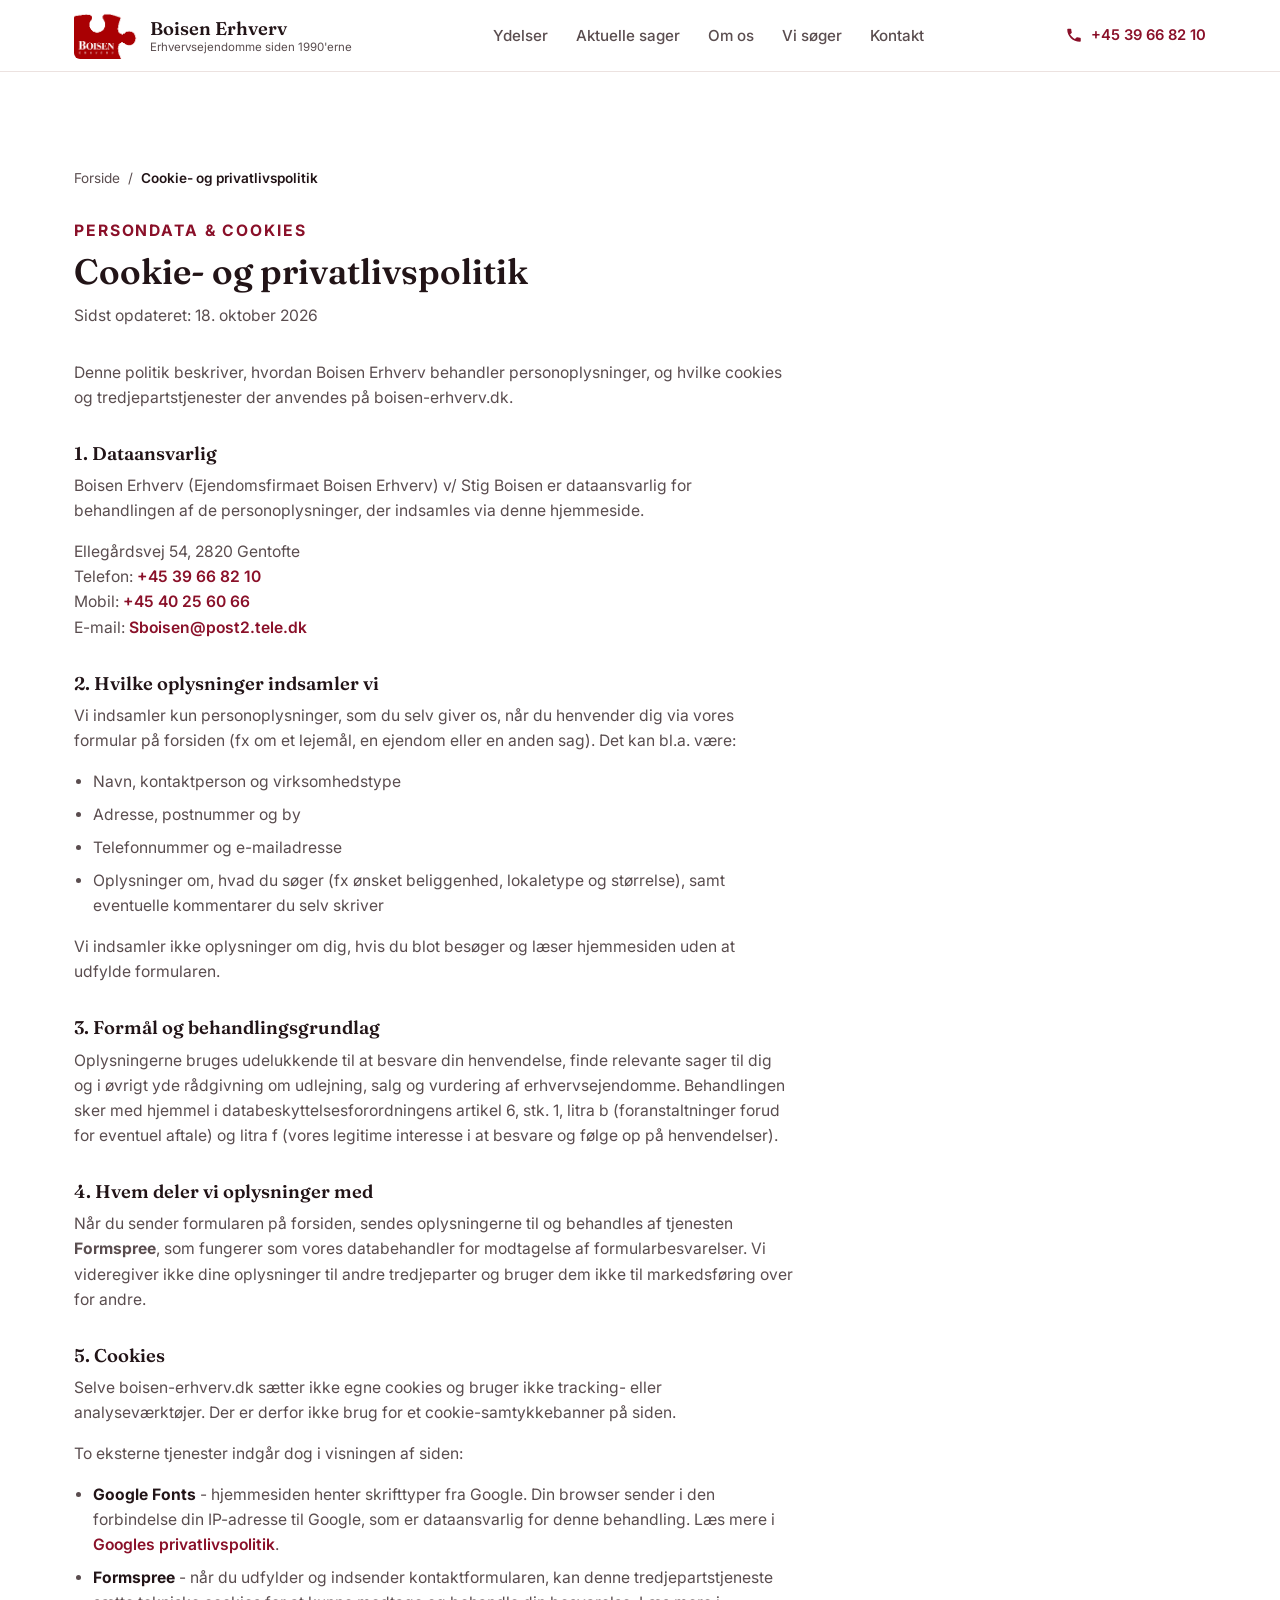
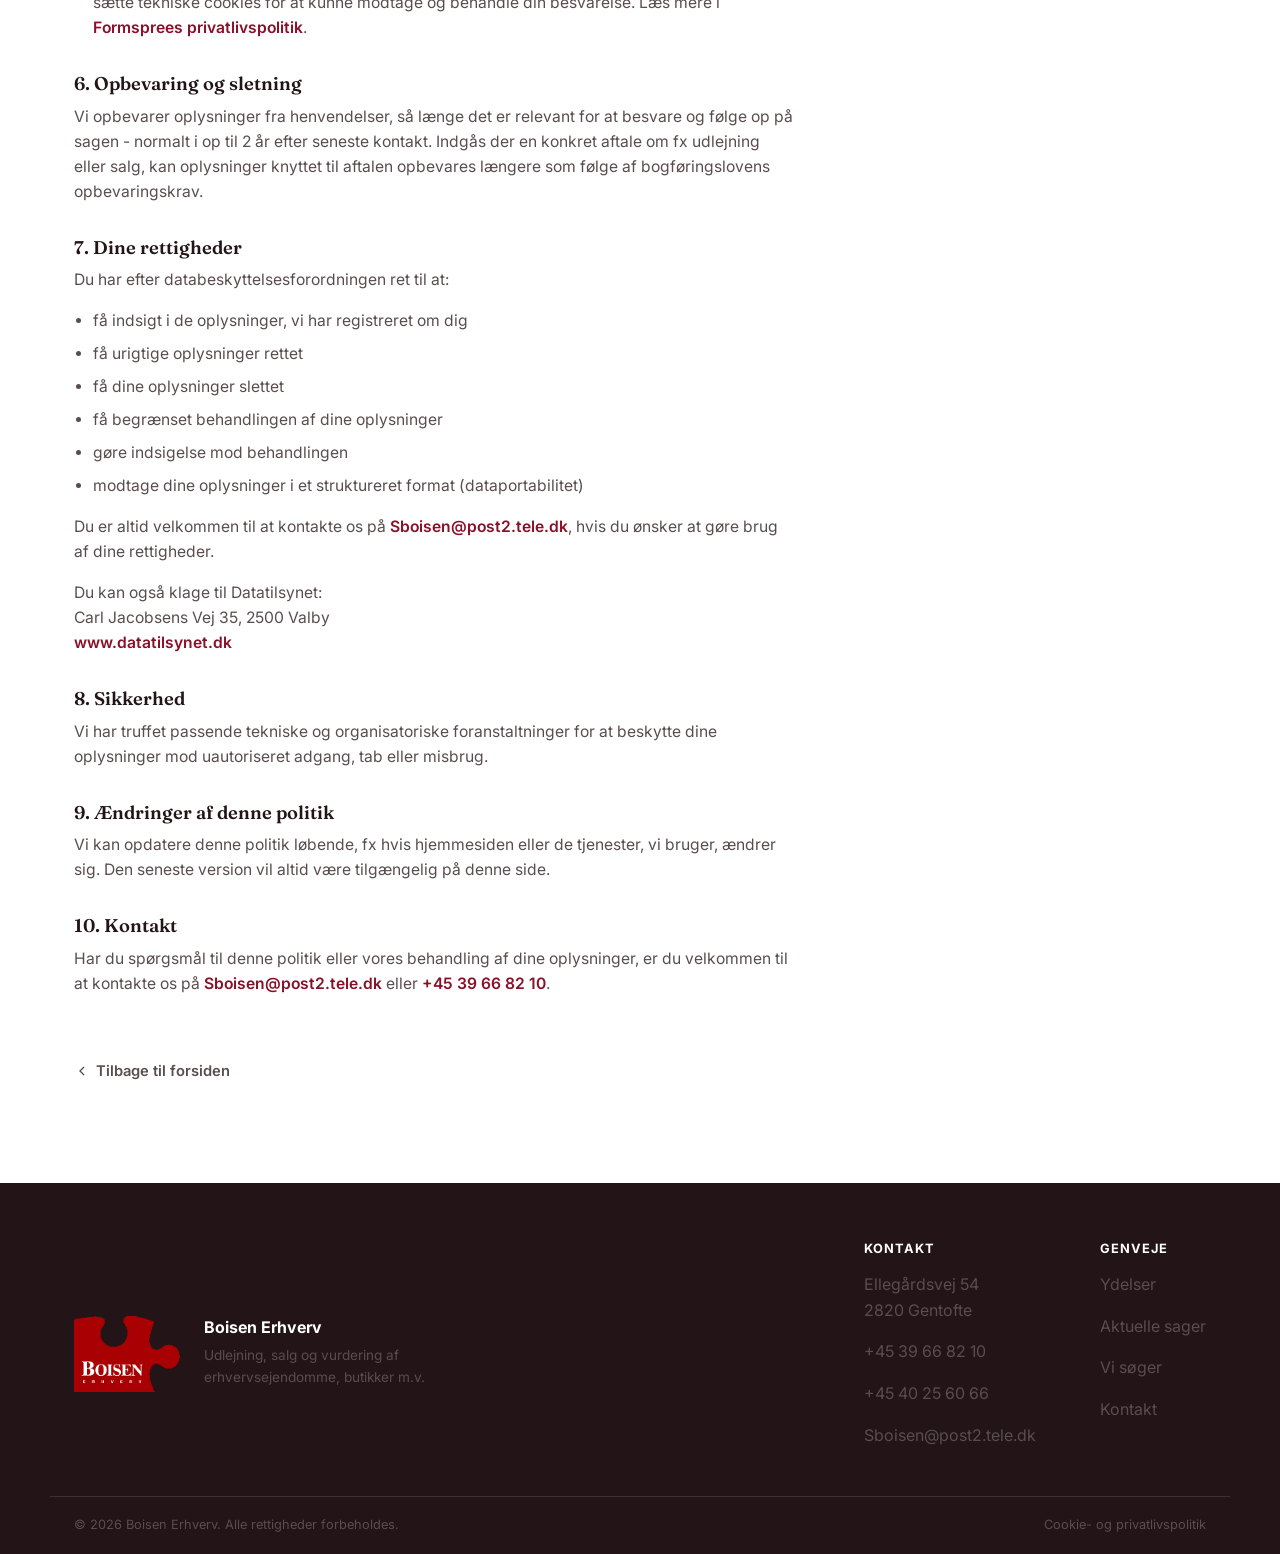
==== privatlivspolitik/index.html @ 933811ee "Give case pages and privacy policy clean URLs (no .html) Moved each sager/*.html page into its own f" ====
<!doctype html>
<html lang="da">
<head>
<meta charset="UTF-8">
<meta name="viewport" content="width=device-width, initial-scale=1">
<title>Cookie- og privatlivspolitik - Boisen Erhverv</title>
<meta name="description" content="Læs hvordan Boisen Erhverv behandler personoplysninger og bruger cookies på boisen-erhverv.dk.">
<meta name="robots" content="index, follow">
<link rel="canonical" href="https://boisen-erhverv.dk/privatlivspolitik/">
<meta property="og:title" content="Cookie- og privatlivspolitik - Boisen Erhverv">
<meta property="og:description" content="Læs hvordan Boisen Erhverv behandler personoplysninger og bruger cookies på boisen-erhverv.dk.">
<meta property="og:url" content="https://boisen-erhverv.dk/privatlivspolitik/">
<meta property="og:type" content="website">
<meta property="og:locale" content="da_DK">
<link rel="icon" type="image/png" href="/images/logo.png">
<link rel="preconnect" href="https://fonts.googleapis.com">
<link rel="preconnect" href="https://fonts.gstatic.com" crossorigin>
<link href="https://fonts.googleapis.com/css2?family=Inter:wght@400;500;600;700;800&family=Fraunces:opsz,wght@9..144,500;9..144,600&display=swap" rel="stylesheet">
<link rel="stylesheet" href="/css/styles.css">
</head>
<body>

<a class="skip-link" href="#main">Spring til indhold</a>

<header class="site-header" id="top">
  <div class="wrap header-inner">
    <a class="brand" href="/" aria-label="Boisen Erhverv - forside">
      <img src="/images/logo.png" alt="Boisen Erhverv" width="64" height="47" class="brand-mark">
      <span class="brand-text">
        <span class="brand-name">Boisen Erhverv</span>
        <span class="brand-tag">Erhvervsejendomme siden 1990'erne</span>
      </span>
    </a>

    <nav class="main-nav" id="main-nav" aria-label="Hovedmenu">
      <ul>
        <li><a href="/#ydelser">Ydelser</a></li>
        <li><a href="/#sager">Aktuelle sager</a></li>
        <li><a href="/#om-os">Om os</a></li>
        <li><a href="/#soeges">Vi søger</a></li>
        <li><a href="/#kontakt">Kontakt</a></li>
      </ul>
    </nav>

    <div class="header-actions">
      <a class="tel-link" href="tel:+4539668210">
        <svg viewBox="0 0 24 24" aria-hidden="true" class="icon"><path d="M6.6 10.8c1.4 2.8 3.8 5.1 6.6 6.6l2.2-2.2c.3-.3.7-.4 1-.2 1.1.4 2.3.6 3.6.6.6 0 1 .4 1 1V20c0 .6-.4 1-1 1C10.4 21 3 13.6 3 4.6c0-.6.4-1 1-1h3.4c.6 0 1 .4 1 1 0 1.3.2 2.5.6 3.6.1.4 0 .8-.2 1l-2.2 2.2z"/></svg>
        <span>+45 39 66 82 10</span>
      </a>
      <button class="nav-toggle" id="nav-toggle" aria-expanded="false" aria-controls="main-nav" aria-label="Åbn menu">
        <span></span><span></span><span></span>
      </button>
    </div>
  </div>
</header>

<main id="main">
  <section class="section legal">
    <div class="wrap">
      <nav class="breadcrumb" aria-label="Brødkrumme">
        <a href="/">Forside</a>
        <span aria-hidden="true">/</span>
        <span aria-current="page">Cookie- og privatlivspolitik</span>
      </nav>

      <div class="legal-page">
        <p class="eyebrow">Persondata &amp; cookies</p>
        <h1>Cookie- og privatlivspolitik</h1>
        <p class="legal-updated">Sidst opdateret: 18. oktober 2026</p>

        <p>Denne politik beskriver, hvordan Boisen Erhverv behandler personoplysninger, og hvilke cookies og tredjepartstjenester der anvendes på boisen-erhverv.dk.</p>

        <h2>1. Dataansvarlig</h2>
        <p>Boisen Erhverv (Ejendomsfirmaet Boisen Erhverv) v/ Stig Boisen er dataansvarlig for behandlingen af de personoplysninger, der indsamles via denne hjemmeside.</p>
        <p>
          Ellegårdsvej 54, 2820 Gentofte<br>
          Telefon: <a href="tel:+4539668210">+45 39 66 82 10</a><br>
          Mobil: <a href="tel:+4540256066">+45 40 25 60 66</a><br>
          E-mail: <a href="mailto:Sboisen@post2.tele.dk">Sboisen@post2.tele.dk</a>
        </p>

        <h2>2. Hvilke oplysninger indsamler vi</h2>
        <p>Vi indsamler kun personoplysninger, som du selv giver os, når du henvender dig via vores formular på forsiden (fx om et lejemål, en ejendom eller en anden sag). Det kan bl.a. være:</p>
        <ul>
          <li>Navn, kontaktperson og virksomhedstype</li>
          <li>Adresse, postnummer og by</li>
          <li>Telefonnummer og e-mailadresse</li>
          <li>Oplysninger om, hvad du søger (fx ønsket beliggenhed, lokaletype og størrelse), samt eventuelle kommentarer du selv skriver</li>
        </ul>
        <p>Vi indsamler ikke oplysninger om dig, hvis du blot besøger og læser hjemmesiden uden at udfylde formularen.</p>

        <h2>3. Formål og behandlingsgrundlag</h2>
        <p>Oplysningerne bruges udelukkende til at besvare din henvendelse, finde relevante sager til dig og i øvrigt yde rådgivning om udlejning, salg og vurdering af erhvervsejendomme. Behandlingen sker med hjemmel i databeskyttelsesforordningens artikel 6, stk. 1, litra b (foranstaltninger forud for eventuel aftale) og litra f (vores legitime interesse i at besvare og følge op på henvendelser).</p>

        <h2>4. Hvem deler vi oplysninger med</h2>
        <p>Når du sender formularen på forsiden, sendes oplysningerne til og behandles af tjenesten <strong>Formspree</strong>, som fungerer som vores databehandler for modtagelse af formularbesvarelser. Vi videregiver ikke dine oplysninger til andre tredjeparter og bruger dem ikke til markedsføring over for andre.</p>

        <h2>5. Cookies</h2>
        <p>Selve boisen-erhverv.dk sætter ikke egne cookies og bruger ikke tracking- eller analyseværktøjer. Der er derfor ikke brug for et cookie-samtykkebanner på siden.</p>
        <p>To eksterne tjenester indgår dog i visningen af siden:</p>
        <ul>
          <li><strong>Google Fonts</strong> - hjemmesiden henter skrifttyper fra Google. Din browser sender i den forbindelse din IP-adresse til Google, som er dataansvarlig for denne behandling. Læs mere i <a href="https://policies.google.com/privacy" target="_blank" rel="noopener">Googles privatlivspolitik</a>.</li>
          <li><strong>Formspree</strong> - når du udfylder og indsender kontaktformularen, kan denne tredjepartstjeneste sætte tekniske cookies for at kunne modtage og behandle din besvarelse. Læs mere i <a href="https://formspree.io/legal/privacy-policy/" target="_blank" rel="noopener">Formsprees privatlivspolitik</a>.</li>
        </ul>

        <h2>6. Opbevaring og sletning</h2>
        <p>Vi opbevarer oplysninger fra henvendelser, så længe det er relevant for at besvare og følge op på sagen - normalt i op til 2 år efter seneste kontakt. Indgås der en konkret aftale om fx udlejning eller salg, kan oplysninger knyttet til aftalen opbevares længere som følge af bogføringslovens opbevaringskrav.</p>

        <h2>7. Dine rettigheder</h2>
        <p>Du har efter databeskyttelsesforordningen ret til at:</p>
        <ul>
          <li>få indsigt i de oplysninger, vi har registreret om dig</li>
          <li>få urigtige oplysninger rettet</li>
          <li>få dine oplysninger slettet</li>
          <li>få begrænset behandlingen af dine oplysninger</li>
          <li>gøre indsigelse mod behandlingen</li>
          <li>modtage dine oplysninger i et struktureret format (dataportabilitet)</li>
        </ul>
        <p>Du er altid velkommen til at kontakte os på <a href="mailto:Sboisen@post2.tele.dk">Sboisen@post2.tele.dk</a>, hvis du ønsker at gøre brug af dine rettigheder.</p>
        <p>Du kan også klage til Datatilsynet:<br>
          Carl Jacobsens Vej 35, 2500 Valby<br>
          <a href="https://www.datatilsynet.dk" target="_blank" rel="noopener">www.datatilsynet.dk</a></p>

        <h2>8. Sikkerhed</h2>
        <p>Vi har truffet passende tekniske og organisatoriske foranstaltninger for at beskytte dine oplysninger mod uautoriseret adgang, tab eller misbrug.</p>

        <h2>9. Ændringer af denne politik</h2>
        <p>Vi kan opdatere denne politik løbende, fx hvis hjemmesiden eller de tjenester, vi bruger, ændrer sig. Den seneste version vil altid være tilgængelig på denne side.</p>

        <h2>10. Kontakt</h2>
        <p>Har du spørgsmål til denne politik eller vores behandling af dine oplysninger, er du velkommen til at kontakte os på <a href="mailto:Sboisen@post2.tele.dk">Sboisen@post2.tele.dk</a> eller <a href="tel:+4539668210">+45 39 66 82 10</a>.</p>
      </div>

      <a class="back-link" href="/">
        <svg viewBox="0 0 24 24" width="16" height="16" fill="none" stroke="currentColor" stroke-width="2"><path d="M15 18l-6-6 6-6"/></svg>
        Tilbage til forsiden
      </a>
    </div>
  </section>
</main>

<footer class="site-footer">
  <div class="wrap footer-inner">
    <div class="footer-brand">
      <img src="/images/logo.png" alt="Boisen Erhverv" width="110" height="80">
      <div>
        <p class="footer-name">Boisen Erhverv</p>
        <p class="footer-tag">Udlejning, salg og vurdering af erhvervsejendomme, butikker m.v.</p>
      </div>
    </div>
    <div class="footer-cols">
      <div>
        <p class="footer-heading">Kontakt</p>
        <p>Ellegårdsvej 54<br>2820 Gentofte</p>
        <p><a href="tel:+4539668210">+45 39 66 82 10</a></p>
        <p><a href="tel:+4540256066">+45 40 25 60 66</a></p>
        <p><a href="mailto:Sboisen@post2.tele.dk">Sboisen@post2.tele.dk</a></p>
      </div>
      <div>
        <p class="footer-heading">Genveje</p>
        <p><a href="/#ydelser">Ydelser</a></p>
        <p><a href="/#sager">Aktuelle sager</a></p>
        <p><a href="/#soeges">Vi søger</a></p>
        <p><a href="/#kontakt">Kontakt</a></p>
      </div>
    </div>
  </div>
  <div class="wrap footer-bottom">
    <p>© <span id="year"></span> Boisen Erhverv. Alle rettigheder forbeholdes.</p>
    <p><a href="privatlivspolitik/">Cookie- og privatlivspolitik</a></p>
  </div>
</footer>

<script src="/js/main.js"></script>
</body>
</html>
---- css/styles.css ----
/* ---------- Design tokens ---------- */
:root{
  --brand: #8a1029;
  --brand-dark: #5c0b1c;
  --brand-light: #b91c3c;
  --brand-tint: #fbeef0;

  --ink: #221417;
  --ink-soft: #5a4d4f;
  --paper: #ffffff;
  --paper-alt: #faf6f4;
  --line: #ece2e0;

  --radius: 14px;
  --radius-lg: 22px;
  --shadow: 0 10px 30px -12px rgba(34, 20, 23, 0.18);
  --shadow-sm: 0 4px 14px -6px rgba(34, 20, 23, 0.14);

  --font-body: "Inter", system-ui, -apple-system, "Segoe UI", sans-serif;
  --font-display: "Fraunces", Georgia, serif;

  --container: 1180px;
}

@media (prefers-color-scheme: dark){
  :root:not([data-theme="light"]){
    --ink: #f4ecee;
    --ink-soft: #cdb9bd;
    --paper: #1b1315;
    --paper-alt: #221819;
    --line: #382b2e;
    --brand-tint: #33161d;
  }
}

*, *::before, *::after{ box-sizing: border-box; }
html{ scroll-behavior: smooth; }
body{
  margin: 0;
  font-family: var(--font-body);
  color: var(--ink);
  background: var(--paper);
  -webkit-font-smoothing: antialiased;
  line-height: 1.6;
}
img{ max-width: 100%; display: block; }
a{ color: inherit; }
ul{ margin: 0; padding: 0; list-style: none; }
h1,h2,h3{ font-family: var(--font-display); font-weight: 600; line-height: 1.15; margin: 0 0 .5em; }
p{ margin: 0 0 1em; color: var(--ink-soft); }
.icon{ width: 18px; height: 18px; fill: currentColor; }

.wrap{
  max-width: var(--container);
  margin-inline: auto;
  padding-inline: 24px;
}

.skip-link{
  position: absolute;
  left: -999px;
  top: 0;
  background: var(--brand);
  color: #fff;
  padding: 10px 16px;
  border-radius: 0 0 8px 0;
  z-index: 200;
}
.skip-link:focus{ left: 0; }

.eyebrow{
  text-transform: uppercase;
  letter-spacing: .12em;
  font-size: .78rem;
  font-weight: 700;
  color: var(--brand);
  margin: 0 0 .6em;
}

.btn{
  display: inline-flex;
  align-items: center;
  justify-content: center;
  gap: 8px;
  padding: 13px 24px;
  border-radius: 999px;
  font-weight: 600;
  font-size: .95rem;
  text-decoration: none;
  border: 1.5px solid transparent;
  cursor: pointer;
  transition: transform .15s ease, box-shadow .15s ease, background .15s ease, color .15s ease;
}
.btn-primary{
  background: var(--brand);
  color: #fff;
  box-shadow: var(--shadow-sm);
}
.btn-primary:hover{ background: var(--brand-dark); transform: translateY(-1px); }
.btn-ghost{
  background: rgba(255,255,255,.08);
  color: #fff;
  border-color: rgba(255,255,255,.55);
  backdrop-filter: blur(4px);
}
.btn-ghost:hover{ background: rgba(255,255,255,.18); }
.btn-wide{ width: 100%; margin-top: 8px; }

/* ---------- Header ---------- */
.site-header{
  position: sticky;
  top: 0;
  z-index: 100;
  background: color-mix(in srgb, var(--paper) 88%, transparent);
  backdrop-filter: blur(10px);
  border-bottom: 1px solid var(--line);
}
.header-inner{
  display: flex;
  align-items: center;
  justify-content: space-between;
  gap: 24px;
  padding-block: 12px;
}
.brand{
  display: flex;
  align-items: center;
  gap: 12px;
  text-decoration: none;
  color: var(--ink);
}
.brand-mark{ border-radius: 6px; }
.brand-text{ display: flex; flex-direction: column; line-height: 1.25; }
.brand-name{ font-family: var(--font-display); font-weight: 600; font-size: 1.15rem; }
.brand-tag{ font-size: .72rem; color: var(--ink-soft); }

.main-nav ul{ display: flex; gap: 28px; }
.main-nav a{
  text-decoration: none;
  font-weight: 500;
  font-size: .95rem;
  color: var(--ink-soft);
  transition: color .15s ease;
}
.main-nav a:hover{ color: var(--brand); }

.header-actions{ display: flex; align-items: center; gap: 18px; }
.tel-link{
  display: flex;
  align-items: center;
  gap: 8px;
  text-decoration: none;
  font-weight: 600;
  font-size: .92rem;
  color: var(--brand);
  white-space: nowrap;
}

.nav-toggle{
  display: none;
  flex-direction: column;
  justify-content: center;
  gap: 5px;
  width: 40px;
  height: 40px;
  border: 1px solid var(--line);
  border-radius: 8px;
  background: var(--paper);
  cursor: pointer;
}
.nav-toggle span{
  display: block;
  width: 18px;
  height: 2px;
  background: var(--ink);
  margin-inline: auto;
  transition: transform .2s ease, opacity .2s ease;
}
.nav-toggle[aria-expanded="true"] span:nth-child(1){ transform: translateY(7px) rotate(45deg); }
.nav-toggle[aria-expanded="true"] span:nth-child(2){ opacity: 0; }
.nav-toggle[aria-expanded="true"] span:nth-child(3){ transform: translateY(-7px) rotate(-45deg); }

/* ---------- Hero ---------- */
.hero{
  position: relative;
  isolation: isolate;
  min-height: 640px;
  display: flex;
  align-items: center;
  overflow: hidden;
  color: #fff;
}
.hero-media{
  position: absolute;
  inset: 0;
  background-image: url("../images/hero-copenhagen.jpg");
  background-size: cover;
  background-position: 30% 40%;
  z-index: -2;
  transform: scale(1.02);
}
.hero-overlay{
  position: absolute;
  inset: 0;
  z-index: -1;
  background:
    linear-gradient(180deg, rgba(28,10,15,.55) 0%, rgba(28,10,15,.72) 55%, rgba(20,7,11,.92) 100%),
    linear-gradient(100deg, rgba(90,10,25,.55), rgba(20,7,11,.25) 55%);
}
.hero-inner{ max-width: 720px; padding-block: 120px 100px; }
.hero .eyebrow{ color: #f4c3ce; }
.hero h1{ font-size: clamp(2.2rem, 4.6vw, 3.4rem); color: #fff; }
.hero-lede{ font-size: 1.1rem; color: rgba(255,255,255,.86); max-width: 56ch; }
.hero-cta{ display: flex; flex-wrap: wrap; gap: 14px; margin-top: 8px; }

/* ---------- Stats strip ---------- */
.stats{
  background: var(--brand);
  color: #fff;
}
.stats-inner{
  display: grid;
  grid-template-columns: repeat(4, 1fr);
  gap: 20px;
  padding-block: 28px;
}
.stat{ text-align: center; }
.stat-num{ display: block; font-family: var(--font-display); font-size: 1.6rem; font-weight: 600; }
.stat-label{ display: block; font-size: .8rem; color: rgba(255,255,255,.8); margin-top: 4px; }

/* ---------- Sections ---------- */
.section{ padding-block: 96px; }
.section h2{ font-size: clamp(1.7rem, 3vw, 2.3rem); max-width: 32ch; }
.section-lede{ max-width: 62ch; font-size: 1.05rem; }
#om-os{ background: var(--paper-alt); }
.wanted{ background: var(--paper-alt); }
.services{ padding-bottom: 48px; }
.listings{ padding-top: 48px; }

.grid{ display: grid; gap: 24px; }

/* Card base */
.card{
  background: var(--paper);
  border: 1px solid var(--line);
  border-radius: var(--radius-lg);
  overflow: hidden;
  transition: transform .2s ease, box-shadow .2s ease;
}
.card:hover{ transform: translateY(-3px); box-shadow: var(--shadow); }

/* Services */
.services-grid{ grid-template-columns: repeat(4, 1fr); margin-top: 44px; }
.service-card{ padding: 28px 24px; }
.service-icon{
  width: 48px; height: 48px;
  display: flex; align-items: center; justify-content: center;
  border-radius: 12px;
  background: var(--brand-tint);
  color: var(--brand);
  margin-bottom: 18px;
}
.service-icon svg{ width: 24px; height: 24px; fill: none; stroke: currentColor; stroke-width: 1.6; stroke-linecap: round; stroke-linejoin: round; }
.service-card h3{ font-size: 1.1rem; }
.service-card p{ font-size: .93rem; margin-bottom: 0; }

/* Listings */
.listings-grid{ grid-template-columns: repeat(3, 1fr); margin-top: 44px; }
.listing-media{
  position: relative;
  width: 100%;
  padding-top: 75%;
  overflow: hidden;
  background: var(--paper-alt);
  flex-shrink: 0;
}
.listing-media img{ position: absolute; inset: 0; width: 100%; height: 100%; object-fit: cover; }
.listing-media-fallback{
  position: absolute; inset: 0;
  display: flex; align-items: center; justify-content: center;
  background: linear-gradient(135deg, var(--brand-tint), var(--paper-alt));
  color: var(--brand);
}
.listing-media-fallback svg{ width: 56px; height: 56px; fill: none; stroke: currentColor; stroke-width: 1.2; }
.badge{
  position: absolute;
  top: 14px; left: 14px;
  padding: 5px 12px;
  border-radius: 999px;
  font-size: .72rem;
  font-weight: 700;
  letter-spacing: .02em;
  color: #fff;
  background: var(--brand);
}
.badge-salg{ background: #1f6f4d; }
.badge-afst{ background: #a5680f; }
.listing-body{ padding: 22px; }
.listing-body h3{ font-size: 1.1rem; margin-bottom: .2em; }
.listing-meta{ font-size: .82rem; color: var(--brand); font-weight: 600; margin-bottom: .8em; }
.listing-body p{ font-size: .93rem; }
.listing-price{ font-weight: 700; color: var(--ink); margin-bottom: .8em; }

.listing-card{
  display: flex;
  flex-direction: column;
  text-decoration: none;
  color: inherit;
}
.listing-more{
  display: inline-flex;
  align-items: center;
  gap: 6px;
  font-size: .86rem;
  font-weight: 700;
  color: var(--brand);
  margin-top: auto;
}
.listing-more svg{ width: 15px; height: 15px; fill: none; stroke: currentColor; stroke-width: 2; transition: transform .15s ease; }
.listing-card:hover .listing-more svg{ transform: translateX(3px); }

.listing-card-cta{
  display: flex;
  align-items: center;
  background: var(--brand-tint);
  border-style: dashed;
  border-color: var(--brand-light);
}
.listing-cta-body{ padding: 28px; }
.listing-cta-body h3{ font-size: 1.15rem; }

/* About */
.about-inner{
  display: grid;
  grid-template-columns: 1.15fr .85fr;
  gap: 56px;
  align-items: start;
}
.about-media{ position: sticky; top: 100px; }
.about-media-frame{
  position: relative;
  border-radius: var(--radius-lg);
  box-shadow: var(--shadow);
  overflow: hidden;
  aspect-ratio: 5 / 4;
}
.about-media-frame img{
  width: 100%;
  height: 100%;
  object-fit: cover;
  object-position: 0% 42%;
}
.contact-card{
  display: flex;
  gap: 16px;
  align-items: flex-start;
  background: var(--paper);
  border: 1px solid var(--line);
  border-radius: var(--radius);
  padding: 20px;
  margin-top: 28px;
}
.contact-card-mark{ margin-top: 2px; border-radius: 6px; }
.contact-card-name{ font-weight: 700; margin-bottom: 0; }
.contact-card-title{ font-size: .85rem; color: var(--ink-soft); margin-bottom: .6em; }
.contact-card p{ margin-bottom: .2em; font-size: .92rem; }
.contact-card a{ text-decoration: none; color: var(--brand); font-weight: 600; }

/* Wanted */
.wanted-columns{
  display: grid;
  grid-template-columns: 1.6fr 1fr;
  gap: 40px;
  margin-top: 40px;
}
.wanted-col h3{ font-size: 1.05rem; margin-bottom: 1em; }
.wanted-list li{
  padding: 14px 0;
  border-bottom: 1px solid var(--line);
  font-size: .93rem;
  color: var(--ink-soft);
}
.wanted-list li strong{ color: var(--ink); }
.wanted-list li:last-child{ border-bottom: none; }

/* Contact */
.contact-inner{
  display: grid;
  grid-template-columns: .8fr 1.2fr;
  gap: 56px;
  align-items: start;
}
.contact-details{ margin-top: 28px; display: flex; flex-direction: column; gap: 14px; }
.contact-details li{ display: flex; flex-direction: column; gap: 2px; }
.contact-details-label{ font-size: .74rem; text-transform: uppercase; letter-spacing: .08em; color: var(--brand); font-weight: 700; }
.contact-details a{ text-decoration: none; font-weight: 600; }

.wanted-form{
  background: var(--paper);
  border: 1px solid var(--line);
  border-radius: var(--radius-lg);
  padding: 32px;
  box-shadow: var(--shadow-sm);
}
.wanted-form fieldset{ border: none; padding: 0; margin: 0 0 28px; }
.wanted-form legend{ font-weight: 700; font-size: 1.02rem; padding: 0 0 14px; }
.field{ display: flex; flex-direction: column; gap: 6px; font-size: .88rem; font-weight: 600; margin-bottom: 16px; }
.field span:first-child{ color: var(--ink-soft); font-weight: 600; }
input[type="text"], input[type="email"], input[type="tel"], textarea{
  font: inherit;
  padding: 11px 13px;
  border-radius: 10px;
  border: 1.5px solid var(--line);
  background: var(--paper-alt);
  color: var(--ink);
}
input:focus, textarea:focus{ outline: 2px solid var(--brand-light); outline-offset: 1px; }
textarea{ resize: vertical; }

.field-grid{ display: grid; grid-template-columns: repeat(4, 1fr); gap: 16px; }
.field-grid-2{ grid-template-columns: repeat(2, 1fr); }
.field-span{ grid-column: 1 / -1; }
.checkbox-field{ display: flex; flex-direction: column; gap: 8px; font-size: .88rem; margin-bottom: 16px; }
.checkbox-row{ display: flex; align-items: center; gap: 8px; font-weight: 600; }
.checkbox-row input{ width: 17px; height: 17px; accent-color: var(--brand); }

.hp-field{ position: absolute; left: -9999px; width: 1px; height: 1px; opacity: 0; }

.form-notice{
  display: none;
  border-radius: 10px;
  padding: 14px 18px;
  margin-bottom: 20px;
  font-weight: 600;
  font-size: .95rem;
}
.form-notice:not(:empty){ display: block; }
.form-notice-success{ background: #e9f7ef; color: #1f6f4d; border: 1px solid #b7e4c7; }
.form-notice-error{ background: var(--brand-tint); color: var(--brand); border: 1px solid var(--brand-light); }

.field-error{
  display: block;
  color: var(--brand);
  font-size: .8rem;
  font-weight: 600;
  margin-top: 4px;
}

input[aria-invalid="true"], textarea[aria-invalid="true"]{ border-color: var(--brand); }

.btn:disabled{ opacity: .6; cursor: not-allowed; }

/* ---------- Footer ---------- */
.site-footer{ background: var(--ink); color: rgba(255,255,255,.75); }
.footer-inner{
  display: flex;
  justify-content: space-between;
  gap: 40px;
  flex-wrap: wrap;
  padding-block: 56px 32px;
}
.footer-brand{ display: flex; align-items: center; gap: 20px; max-width: 420px; }
.footer-brand img{ flex-shrink: 0; }
.footer-name{ color: #fff; font-weight: 700; margin-bottom: .3em; }
.footer-tag{ font-size: .85rem; margin-bottom: 0; }
.footer-cols{ display: flex; gap: 64px; flex-wrap: wrap; }
.footer-heading{ color: #fff; font-weight: 700; font-size: .8rem; text-transform: uppercase; letter-spacing: .08em; margin-bottom: 1em; }
.footer-cols a{ text-decoration: none; }
.footer-cols a:hover{ color: #fff; }
.footer-bottom{
  border-top: 1px solid rgba(255,255,255,.12);
  padding-block: 18px;
  font-size: .8rem;
  display: flex;
  flex-wrap: wrap;
  gap: 8px 24px;
  justify-content: space-between;
}
.footer-bottom p{ margin: 0; }
.footer-bottom a{ color: inherit; text-decoration: none; }
.footer-bottom a:hover{ color: #fff; }

/* ---------- Listing detail page ---------- */
.btn-outline{
  background: transparent;
  color: var(--brand);
  border-color: var(--line);
}
.btn-outline:hover{ background: var(--brand-tint); border-color: var(--brand-light); }

.breadcrumb{
  display: flex;
  flex-wrap: wrap;
  gap: 8px;
  font-size: .85rem;
  color: var(--ink-soft);
  margin-bottom: 28px;
}
.breadcrumb a{ text-decoration: none; color: var(--ink-soft); }
.breadcrumb a:hover{ color: var(--brand); }
.breadcrumb [aria-current]{ color: var(--ink); font-weight: 600; }

.listing-detail-head{ margin-bottom: 32px; }
.listing-detail-head .badge{ position: static; display: inline-flex; margin-bottom: 14px; }
.listing-detail-head h1{ font-size: clamp(1.7rem, 3.4vw, 2.4rem); max-width: 34ch; }
.listing-detail-meta{ font-size: 1.02rem; font-weight: 600; color: var(--brand); margin-bottom: 0; }

/* Gallery */
.gallery{ margin-bottom: 8px; }
.gallery-main{
  position: relative;
  aspect-ratio: 16 / 10;
  border-radius: var(--radius-lg);
  overflow: hidden;
  background: var(--paper-alt);
  box-shadow: var(--shadow);
}
.gallery-main img{
  width: 100%;
  height: 100%;
  object-fit: cover;
  cursor: zoom-in;
}
.gallery-nav{
  position: absolute;
  top: 50%;
  transform: translateY(-50%);
  width: 46px;
  height: 46px;
  border-radius: 50%;
  border: none;
  background: rgba(20,7,11,.55);
  color: #fff;
  display: flex;
  align-items: center;
  justify-content: center;
  cursor: pointer;
  backdrop-filter: blur(3px);
  transition: background .15s ease;
}
.gallery-nav:hover{ background: rgba(20,7,11,.8); }
.gallery-nav svg{ width: 20px; height: 20px; fill: none; stroke: currentColor; stroke-width: 2; stroke-linecap: round; stroke-linejoin: round; }
.gallery-prev{ left: 16px; }
.gallery-next{ right: 16px; }
.gallery-nav[hidden], .gallery-counter[hidden], .gallery-thumbs[hidden]{ display: none; }
.gallery-counter{
  position: absolute;
  bottom: 16px; right: 16px;
  padding: 5px 12px;
  border-radius: 999px;
  background: rgba(20,7,11,.6);
  color: #fff;
  font-size: .78rem;
  font-weight: 600;
}
.gallery-expand{
  position: absolute;
  bottom: 16px; left: 16px;
  width: 38px; height: 38px;
  border-radius: 10px;
  border: none;
  background: rgba(20,7,11,.55);
  color: #fff;
  display: flex; align-items: center; justify-content: center;
  cursor: pointer;
}
.gallery-expand svg{ width: 18px; height: 18px; fill: none; stroke: currentColor; stroke-width: 2; stroke-linecap: round; stroke-linejoin: round; }

.gallery-thumbs{
  display: flex;
  gap: 10px;
  overflow-x: auto;
  padding: 14px 2px 4px;
  scroll-snap-type: x proximity;
}
.gallery-thumb{
  flex: 0 0 auto;
  scroll-snap-align: start;
  width: 84px;
  height: 64px;
  border-radius: 10px;
  overflow: hidden;
  border: 2px solid transparent;
  padding: 0;
  cursor: pointer;
  background: var(--paper-alt);
  opacity: .7;
  transition: opacity .15s ease, border-color .15s ease;
}
.gallery-thumb img{ width: 100%; height: 100%; object-fit: cover; display: block; }
.gallery-thumb:hover{ opacity: 1; }
.gallery-thumb.is-active{ opacity: 1; border-color: var(--brand); }

.gallery--empty{
  aspect-ratio: 16/9;
  border-radius: var(--radius-lg);
  display: flex;
  flex-direction: column;
  align-items: center;
  justify-content: center;
  gap: 10px;
  text-align: center;
  background: linear-gradient(135deg, var(--brand-tint), var(--paper-alt));
  color: var(--brand);
  padding: 24px;
}
.gallery--empty svg{ width: 48px; height: 48px; fill: none; stroke: currentColor; stroke-width: 1.3; }
.gallery--empty p{ color: var(--ink-soft); max-width: 40ch; margin: 0; }

/* Lightbox */
.lightbox{
  position: fixed;
  inset: 0;
  z-index: 1000;
  background: rgba(10, 4, 6, .94);
  display: flex;
  align-items: center;
  justify-content: center;
}
.lightbox[hidden]{ display: none; }
.lightbox-image{
  max-width: min(92vw, 1100px);
  max-height: 86vh;
  object-fit: contain;
  border-radius: 8px;
}
.lightbox-nav, .lightbox-close{
  position: fixed;
  border: none;
  background: rgba(255,255,255,.1);
  color: #fff;
  display: flex; align-items: center; justify-content: center;
  cursor: pointer;
  border-radius: 50%;
  transition: background .15s ease;
}
.lightbox-nav:hover, .lightbox-close:hover{ background: rgba(255,255,255,.22); }
.lightbox-nav{ top: 50%; transform: translateY(-50%); width: 54px; height: 54px; }
.lightbox-nav svg{ width: 24px; height: 24px; fill: none; stroke: currentColor; stroke-width: 2; stroke-linecap: round; stroke-linejoin: round; }
.lightbox-prev{ left: 18px; }
.lightbox-next{ right: 18px; }
.lightbox-nav[hidden], .lightbox-counter[hidden]{ display: none; }
.lightbox-close{ top: 18px; right: 18px; width: 44px; height: 44px; }
.lightbox-close svg{ width: 20px; height: 20px; fill: none; stroke: currentColor; stroke-width: 2; stroke-linecap: round; stroke-linejoin: round; }
.lightbox-counter{
  position: fixed;
  bottom: 22px;
  left: 50%;
  transform: translateX(-50%);
  color: rgba(255,255,255,.85);
  font-size: .85rem;
  font-weight: 600;
}

/* Detail body */
.listing-detail-body{
  display: grid;
  grid-template-columns: 1.6fr 1fr;
  gap: 48px;
  margin-top: 40px;
  align-items: start;
}
.listing-detail-text h2{ font-size: 1.3rem; }
.listing-detail-text p{ font-size: 1rem; }
.listing-detail-facts{
  background: var(--paper-alt);
  border: 1px solid var(--line);
  border-radius: var(--radius);
  padding: 24px;
  position: sticky;
  top: 100px;
}
.listing-detail-facts h2{ font-size: 1.05rem; }
.listing-detail-facts dl{ margin: 0 0 22px; }
.listing-detail-facts dl div{
  display: flex;
  justify-content: space-between;
  gap: 12px;
  padding: 10px 0;
  border-bottom: 1px solid var(--line);
  font-size: .9rem;
}
.listing-detail-facts dl div:last-child{ border-bottom: none; }
.listing-detail-facts dt{ color: var(--ink-soft); }
.listing-detail-facts dd{ margin: 0; font-weight: 700; text-align: right; }
.listing-detail-facts .btn{ margin-bottom: 10px; }
.listing-detail-facts .btn:last-child{ margin-bottom: 0; }

/* Legal page */
.legal-page{ max-width: 72ch; }
.legal-page h1{ font-size: clamp(1.7rem, 3.4vw, 2.2rem); margin-bottom: .3em; }
.legal-updated{ font-size: .85rem; color: var(--ink-soft); margin-bottom: 2em; }
.legal-page h2{ font-size: 1.15rem; margin-top: 1.8em; }
.legal-page p, .legal-page li{ font-size: .98rem; }
.legal-page ul{ margin: 0 0 1em; padding-left: 1.2em; list-style: disc; }
.legal-page li{ margin-bottom: .5em; color: var(--ink-soft); }
.legal-page li strong{ color: var(--ink); }
.legal-page a{ color: var(--brand); font-weight: 600; text-decoration: none; }
.legal-page a:hover{ text-decoration: underline; }

.back-link{
  display: inline-flex;
  align-items: center;
  gap: 6px;
  margin-top: 48px;
  text-decoration: none;
  font-weight: 600;
  font-size: .92rem;
  color: var(--ink-soft);
}
.back-link:hover{ color: var(--brand); }

/* ---------- Reveal animation ---------- */
.reveal{ transition: transform .5s ease, box-shadow .5s ease; }
.reveal:not(.is-visible){ transform: translateY(12px); }
@media (prefers-reduced-motion: reduce){
  .reveal{ transition: none; }
  html{ scroll-behavior: auto; }
}

/* ---------- Responsive ---------- */
@media (max-width: 1020px){
  .services-grid{ grid-template-columns: repeat(2, 1fr); }
  .listings-grid{ grid-template-columns: repeat(2, 1fr); }
  .about-inner, .contact-inner{ grid-template-columns: 1fr; }
  .about-media{ position: static; }
  .wanted-columns{ grid-template-columns: 1fr; }
  .listing-detail-body{ grid-template-columns: 1fr; }
  .listing-detail-facts{ position: static; }
}

@media (max-width: 760px){
  .main-nav{
    position: absolute;
    top: 100%;
    left: 0; right: 0;
    background: var(--paper);
    border-bottom: 1px solid var(--line);
    box-shadow: var(--shadow);
    max-height: 0;
    overflow: hidden;
    transition: max-height .25s ease;
  }
  .main-nav.is-open{ max-height: 320px; }
  .main-nav ul{ flex-direction: column; padding: 12px 24px 20px; gap: 4px; }
  .main-nav a{ display: block; padding: 10px 0; }
  .nav-toggle{ display: flex; }
  .tel-link span{ display: none; }
  .tel-link{ padding: 8px; border: 1px solid var(--line); border-radius: 10px; }

  .stats-inner{ grid-template-columns: repeat(2, 1fr); }
  .services-grid, .listings-grid{ grid-template-columns: 1fr; }
  .field-grid, .field-grid-2{ grid-template-columns: 1fr; }
  .section{ padding-block: 64px; }
  .services{ padding-bottom: 32px; }
  .listings{ padding-top: 32px; }
  .hero-inner{ padding-block: 96px 72px; }

  .gallery-main{ aspect-ratio: 4/3; }
  .gallery-nav{ width: 38px; height: 38px; }
  .gallery-nav svg{ width: 16px; height: 16px; }
  .lightbox-nav{ width: 44px; height: 44px; }
  .lightbox-prev{ left: 6px; }
  .lightbox-next{ right: 6px; }
  .lightbox-close{ top: 10px; right: 10px; }
}
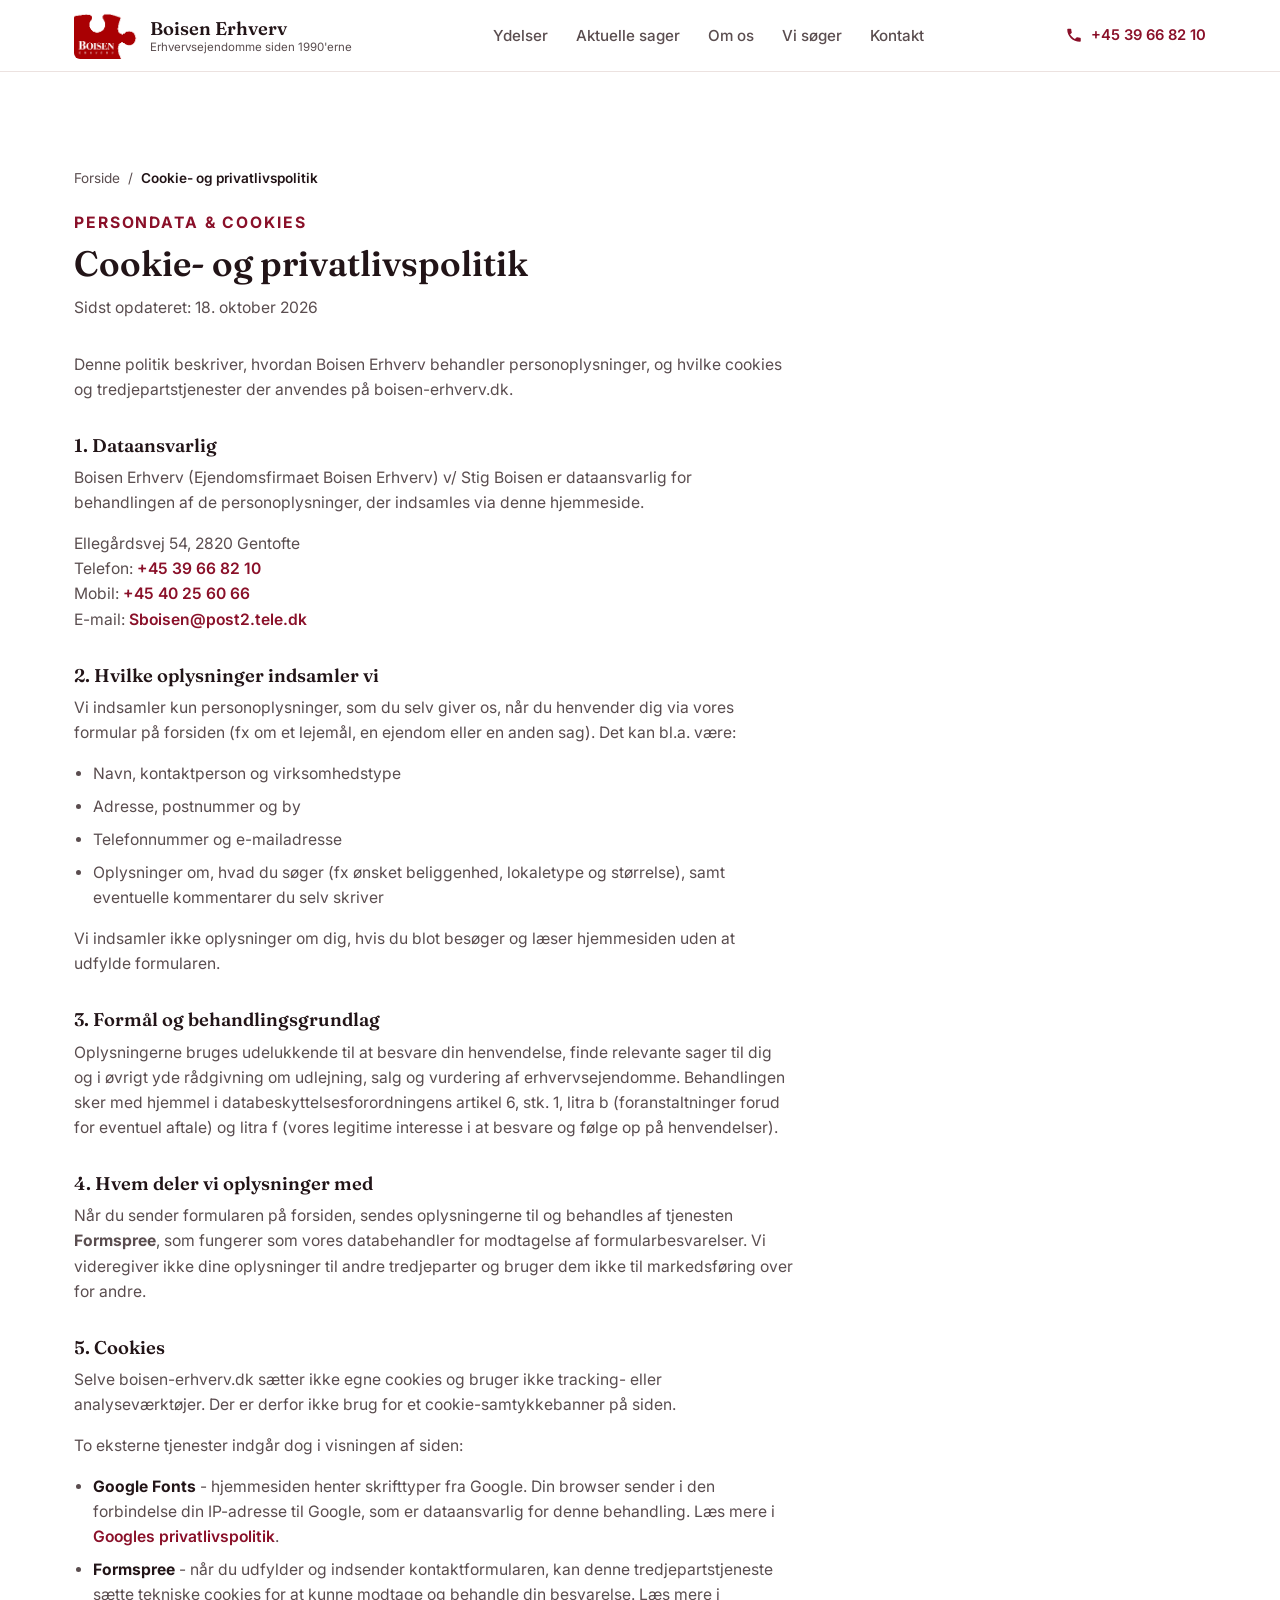
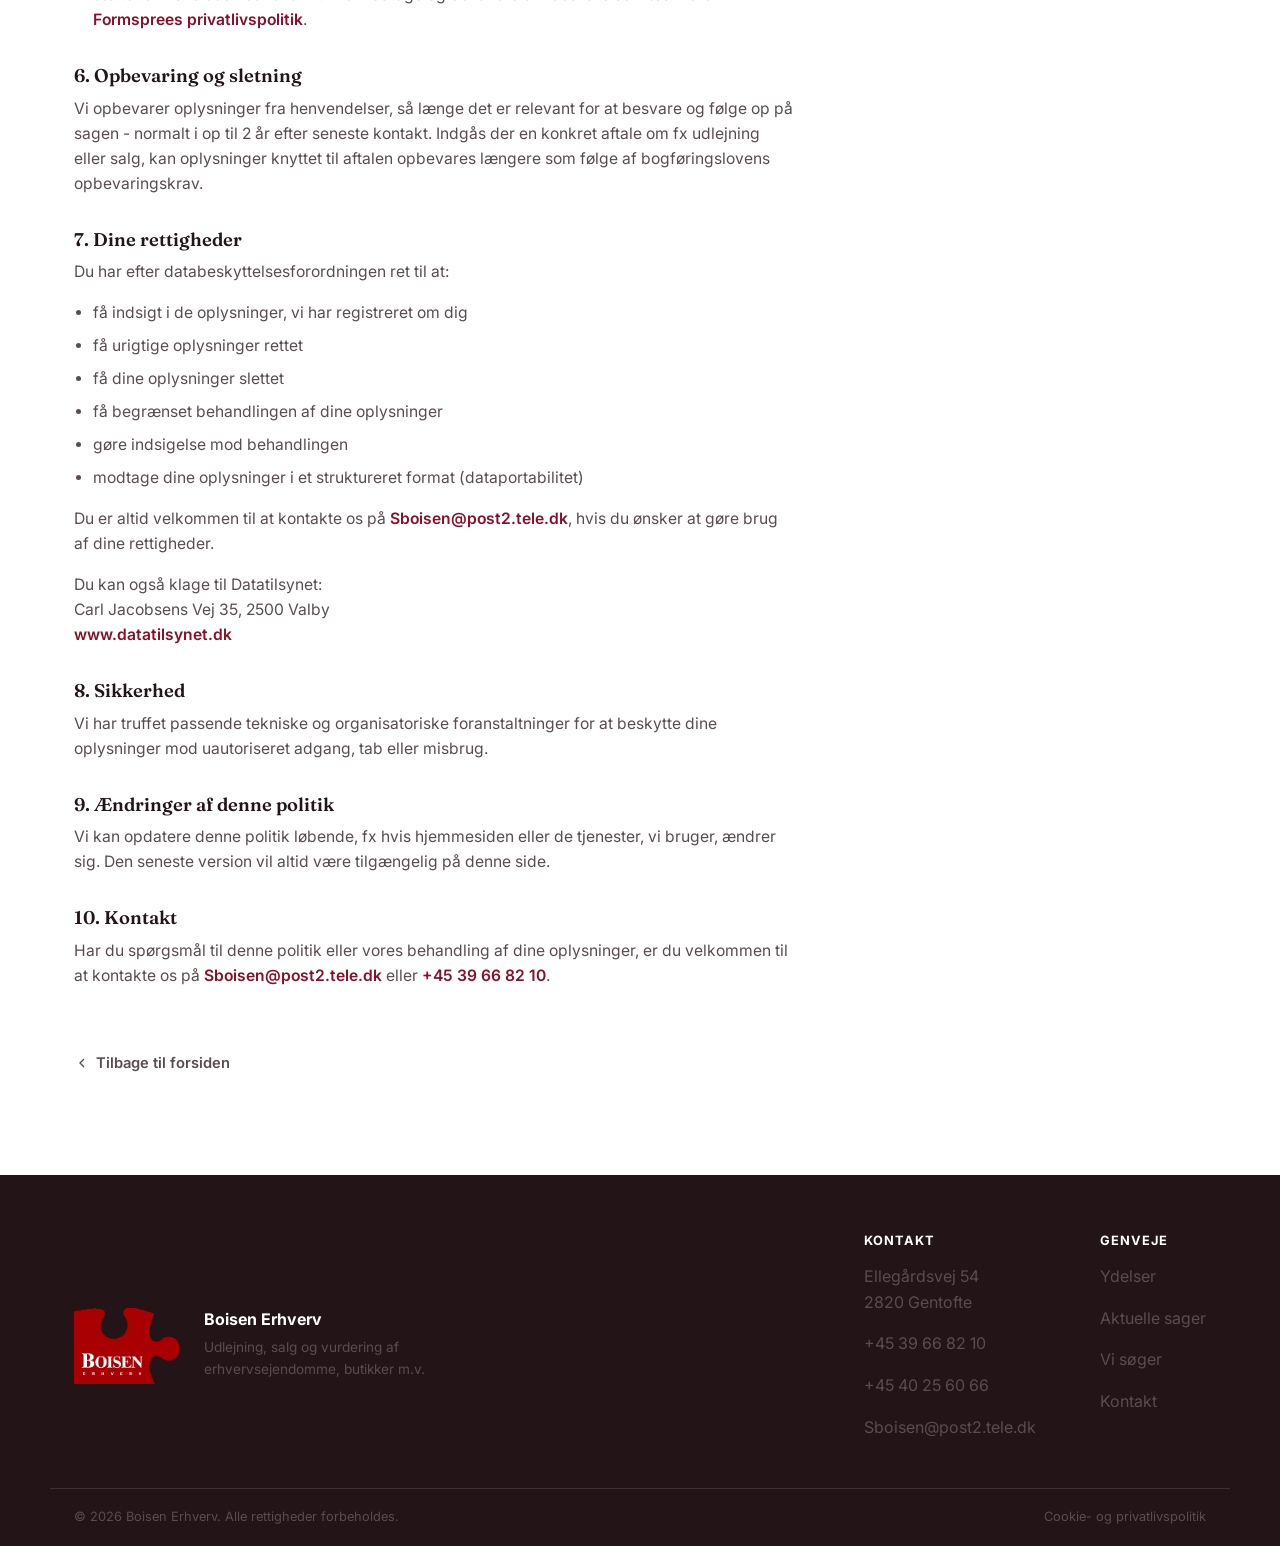
==== commit 65683625: "Add new listing: erhvervslejemål, Nærumvænge Torv 8, 1. sal Lyst, præsentabelt, højloftet and momsfr" ====
--- a/privatlivspolitik/index.html
+++ b/privatlivspolitik/index.html
@@ -167,7 +167,7 @@
   </div>
   <div class="wrap footer-bottom">
     <p>© <span id="year"></span> Boisen Erhverv. Alle rettigheder forbeholdes.</p>
-    <p><a href="privatlivspolitik/">Cookie- og privatlivspolitik</a></p>
+    <p><a href="/privatlivspolitik/">Cookie- og privatlivspolitik</a></p>
   </div>
 </footer>
 
--- a/css/styles.css
+++ b/css/styles.css
@@ -488,19 +488,20 @@
 }
 .btn-outline:hover{ background: var(--brand-tint); border-color: var(--brand-light); }
 
+.listing-detail{ padding-top: 40px; }
 .breadcrumb{
   display: flex;
   flex-wrap: wrap;
   gap: 8px;
   font-size: .85rem;
   color: var(--ink-soft);
-  margin-bottom: 28px;
+  margin-bottom: 20px;
 }
 .breadcrumb a{ text-decoration: none; color: var(--ink-soft); }
 .breadcrumb a:hover{ color: var(--brand); }
 .breadcrumb [aria-current]{ color: var(--ink); font-weight: 600; }
 
-.listing-detail-head{ margin-bottom: 32px; }
+.listing-detail-head{ margin-bottom: 20px; }
 .listing-detail-head .badge{ position: static; display: inline-flex; margin-bottom: 14px; }
 .listing-detail-head h1{ font-size: clamp(1.7rem, 3.4vw, 2.4rem); max-width: 34ch; }
 .listing-detail-meta{ font-size: 1.02rem; font-weight: 600; color: var(--brand); margin-bottom: 0; }
@@ -509,7 +510,9 @@
 .gallery{ margin-bottom: 8px; }
 .gallery-main{
   position: relative;
+  width: 100%;
   aspect-ratio: 16 / 10;
+  max-height: 52vh;
   border-radius: var(--radius-lg);
   overflow: hidden;
   background: var(--paper-alt);
@@ -756,7 +759,7 @@
   .listings{ padding-top: 32px; }
   .hero-inner{ padding-block: 96px 72px; }
 
-  .gallery-main{ aspect-ratio: 4/3; }
+  .gallery-main{ aspect-ratio: 4/3; max-height: 48vh; }
   .gallery-nav{ width: 38px; height: 38px; }
   .gallery-nav svg{ width: 16px; height: 16px; }
   .lightbox-nav{ width: 44px; height: 44px; }
